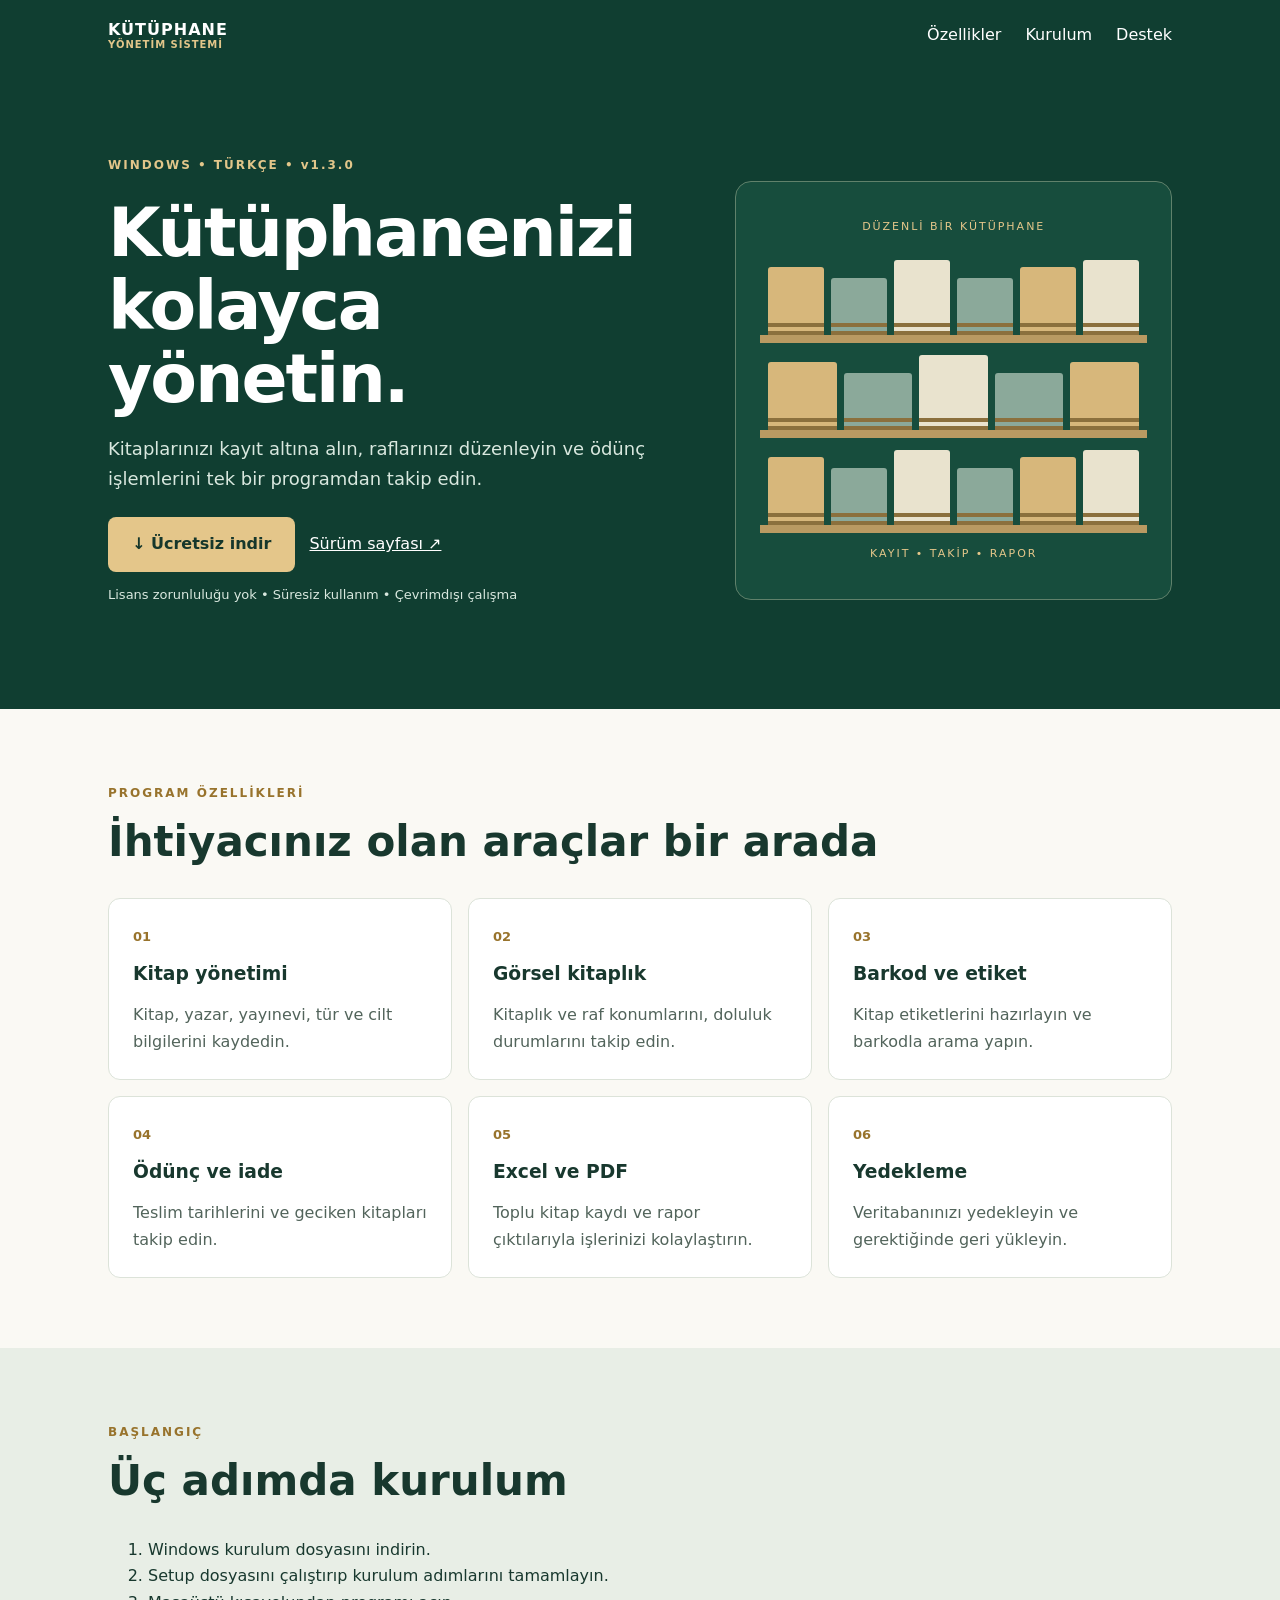
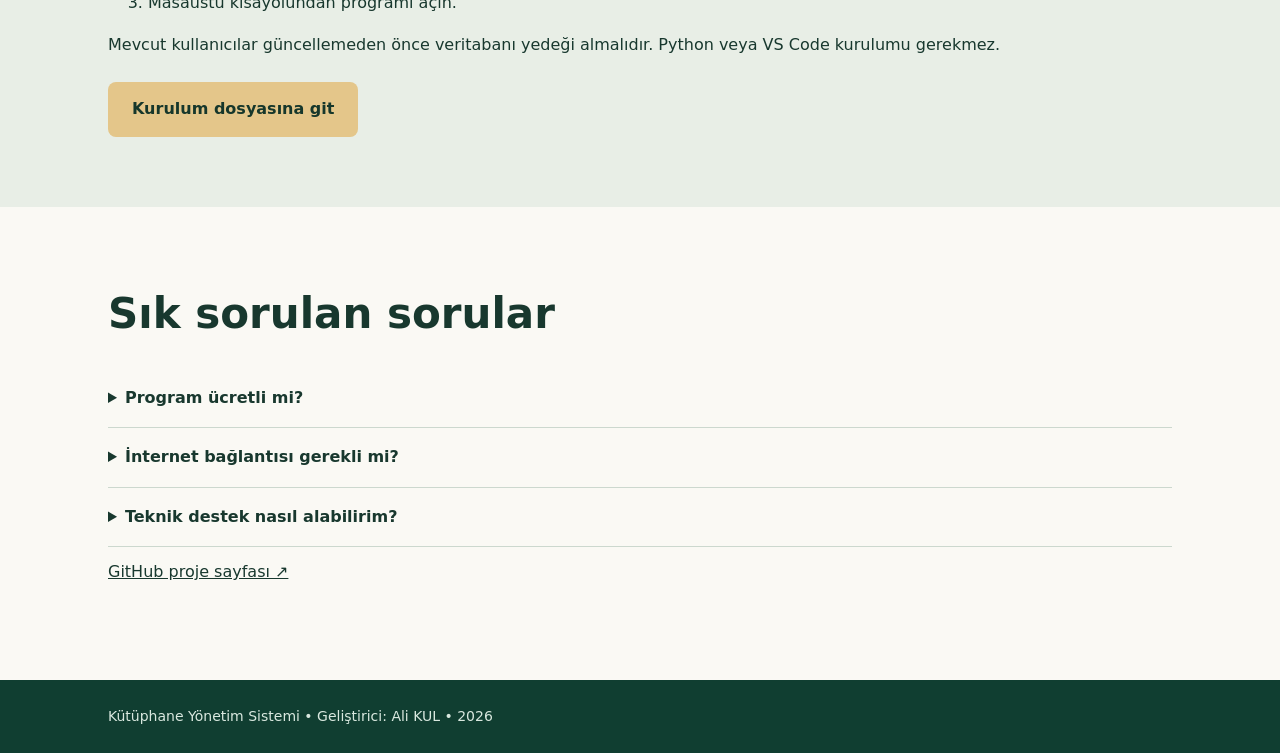
==== index.html @ f567a775 "Add files via upload Tanıtım sitesi eklendi" ====
<!doctype html><html lang="tr"><head><meta charset="utf-8"><meta name="viewport" content="width=device-width,initial-scale=1"><title>Ücretsiz Kütüphane Yönetim Sistemi İndir | Windows</title><meta name="description" content="Türkçe, ücretsiz ve internetsiz kütüphane yönetim sistemi. Kitap, raf, barkod, ödünç ve iade takibi, Excel ve PDF raporları."><link rel="canonical" href="https://kulali1.github.io/kutuphane-yonetim-sistemi/"><meta property="og:title" content="Kütüphane Yönetim Sistemi – Ücretsiz İndir"><meta property="og:description" content="Kitaplarınızı düzenleyin, ödünç işlemlerini takip edin."><meta property="og:type" content="website"><meta property="og:url" content="https://kulali1.github.io/kutuphane-yonetim-sistemi/"><meta name="theme-color" content="#103e31"><link rel="stylesheet" href="style.css"><script type="application/ld+json">{"@context":"https://schema.org","@type":"SoftwareApplication","name":"Kütüphane Yönetim Sistemi","operatingSystem":"Windows","applicationCategory":"BusinessApplication","softwareVersion":"1.3.0","inLanguage":"tr","offers":{"@type":"Offer","price":"0","priceCurrency":"TRY"},"downloadUrl":"https://github.com/kulali1/kutuphane-yonetim-sistemi/releases/latest","author":{"@type":"Person","name":"Ali KUL"}}</script></head><body><header><nav class="wrap"><a class="brand" href="#">KÜTÜPHANE <small>YÖNETİM SİSTEMİ</small></a><div><a href="#ozellikler">Özellikler</a><a href="#kurulum">Kurulum</a><a href="#destek">Destek</a></div></nav></header><main><section class="hero"><div class="wrap hero-grid"><div><span class="eyebrow">WINDOWS • TÜRKÇE • v1.3.0</span><h1>Kütüphanenizi kolayca yönetin.</h1><p>Kitaplarınızı kayıt altına alın, raflarınızı düzenleyin ve ödünç işlemlerini tek bir programdan takip edin.</p><a class="btn" href="https://github.com/kulali1/kutuphane-yonetim-sistemi/releases/latest/download/Kutuphane_Yonetim_Sistemi_Setup.exe">↓ Ücretsiz indir</a><a class="secondary" href="https://github.com/kulali1/kutuphane-yonetim-sistemi/releases/latest">Sürüm sayfası ↗</a><p class="note">Lisans zorunluluğu yok • Süresiz kullanım • Çevrimdışı çalışma</p></div><div class="illustration" aria-hidden="true"><div class="shelf-title">DÜZENLİ BİR KÜTÜPHANE</div><div class="shelf"><i></i><i></i><i></i><i></i><i></i><i></i></div><div class="shelf"><i></i><i></i><i></i><i></i><i></i></div><div class="shelf"><i></i><i></i><i></i><i></i><i></i><i></i></div><div class="shelf-title">KAYIT • TAKİP • RAPOR</div></div></div></section><section class="wrap section" id="ozellikler"><span class="eyebrow">PROGRAM ÖZELLİKLERİ</span><h2>İhtiyacınız olan araçlar bir arada</h2><div class="grid"><article><b>01</b><h3>Kitap yönetimi</h3><p>Kitap, yazar, yayınevi, tür ve cilt bilgilerini kaydedin.</p></article><article><b>02</b><h3>Görsel kitaplık</h3><p>Kitaplık ve raf konumlarını, doluluk durumlarını takip edin.</p></article><article><b>03</b><h3>Barkod ve etiket</h3><p>Kitap etiketlerini hazırlayın ve barkodla arama yapın.</p></article><article><b>04</b><h3>Ödünç ve iade</h3><p>Teslim tarihlerini ve geciken kitapları takip edin.</p></article><article><b>05</b><h3>Excel ve PDF</h3><p>Toplu kitap kaydı ve rapor çıktılarıyla işlerinizi kolaylaştırın.</p></article><article><b>06</b><h3>Yedekleme</h3><p>Veritabanınızı yedekleyin ve gerektiğinde geri yükleyin.</p></article></div></section><section class="band" id="kurulum"><div class="wrap section"><span class="eyebrow">BAŞLANGIÇ</span><h2>Üç adımda kurulum</h2><ol><li>Windows kurulum dosyasını indirin.</li><li>Setup dosyasını çalıştırıp kurulum adımlarını tamamlayın.</li><li>Masaüstü kısayolundan programı açın.</li></ol><p>Mevcut kullanıcılar güncellemeden önce veritabanı yedeği almalıdır. Python veya VS Code kurulumu gerekmez.</p><a class="btn" href="https://github.com/kulali1/kutuphane-yonetim-sistemi/releases/latest">Kurulum dosyasına git</a></div></section><section class="wrap section" id="destek"><h2>Sık sorulan sorular</h2><details><summary>Program ücretli mi?</summary><p>v1.3.0 lisanssız ve ücretsiz kullanım için hazırlanmıştır.</p></details><details><summary>İnternet bağlantısı gerekli mi?</summary><p>İndirme ve güncelleme için internet gerekir. Temel kütüphane işlemleri çevrimdışı çalışır.</p></details><details><summary>Teknik destek nasıl alabilirim?</summary><p>Programın Hakkında bölümündeki destek bilgilerini veya GitHub proje sayfasını kullanabilirsiniz.</p></details><p><a href="https://github.com/kulali1/kutuphane-yonetim-sistemi">GitHub proje sayfası ↗</a></p></section></main><footer><div class="wrap">Kütüphane Yönetim Sistemi • Geliştirici: Ali KUL • 2026</div></footer></body></html>
---- style.css ----
*{box-sizing:border-box}html{scroll-behavior:smooth}body{margin:0;font:16px/1.65 system-ui,sans-serif;color:#18382e;background:#faf9f4}a{color:inherit}a:focus-visible,summary:focus-visible{outline:3px solid #b58c35;outline-offset:4px}.wrap{max-width:1120px;margin:auto;padding-inline:28px}header{background:#103e31;color:white}nav{display:flex;align-items:center;justify-content:space-between;gap:24px;padding-block:20px}nav a{text-decoration:none}nav div{display:flex;gap:24px}.brand{font-weight:800;letter-spacing:1px;line-height:1.2}.brand small{display:block;color:#e2c68a;font-size:10px}.hero{background:#103e31;color:white;padding:80px 0}.hero-grid{display:grid;grid-template-columns:1.3fr 1fr;align-items:center;gap:60px}.eyebrow{font-size:12px;font-weight:800;letter-spacing:2px;color:#98732c}.hero .eyebrow{color:#e2c68a}h1{font-size:clamp(38px,6vw,68px);line-height:1.08;letter-spacing:-2px;margin:18px 0}h2{font-size:clamp(28px,4vw,42px);line-height:1.2;margin:12px 0 30px}h3{margin:10px 0}p{margin:12px 0 24px}.hero p{color:#d9e8df;font-size:18px}.btn{display:inline-block;background:#e4c68a;color:#16372b;padding:14px 24px;border-radius:8px;font-weight:800;text-decoration:none}.btn:hover{background:#f4dca9}.secondary{display:inline-block;margin:14px}.hero .note{font-size:13px}.illustration{background:#174d3d;border:1px solid #60816b;border-radius:16px;padding:24px}.shelf-title{font-size:11px;letter-spacing:2px;text-align:center;color:#e4c68a;margin:12px}.shelf{display:flex;align-items:end;gap:7px;border-bottom:8px solid #b99a62;padding:12px 8px 0;height:95px}.shelf i{flex:1;height:90%;background:#d7b77b;border-radius:3px 3px 0 0;border-bottom:12px double #8b703d}.shelf i:nth-child(2n){background:#8ba99a;height:75%}.shelf i:nth-child(3n){background:#e9e3ce;height:100%}.section{padding-block:70px}.grid{display:grid;grid-template-columns:repeat(3,1fr);gap:16px}article{background:white;border:1px solid #dce3d9;border-radius:12px;padding:24px}article b{color:#98732c;font-size:13px}article p{margin-bottom:0;color:#52645b}.band{background:#e8eee6}details{border-bottom:1px solid #ccd8ce;padding:16px 0}summary{cursor:pointer;font-weight:700}footer{background:#103e31;color:#d9e8df;padding:25px 0;font-size:14px}@media(max-width:700px){.hero-grid,.grid{grid-template-columns:1fr}.hero{padding:45px 0}.hero-grid{gap:24px}nav{align-items:flex-start;flex-direction:column;gap:12px}nav div{gap:18px}.section{padding-block:42px}}
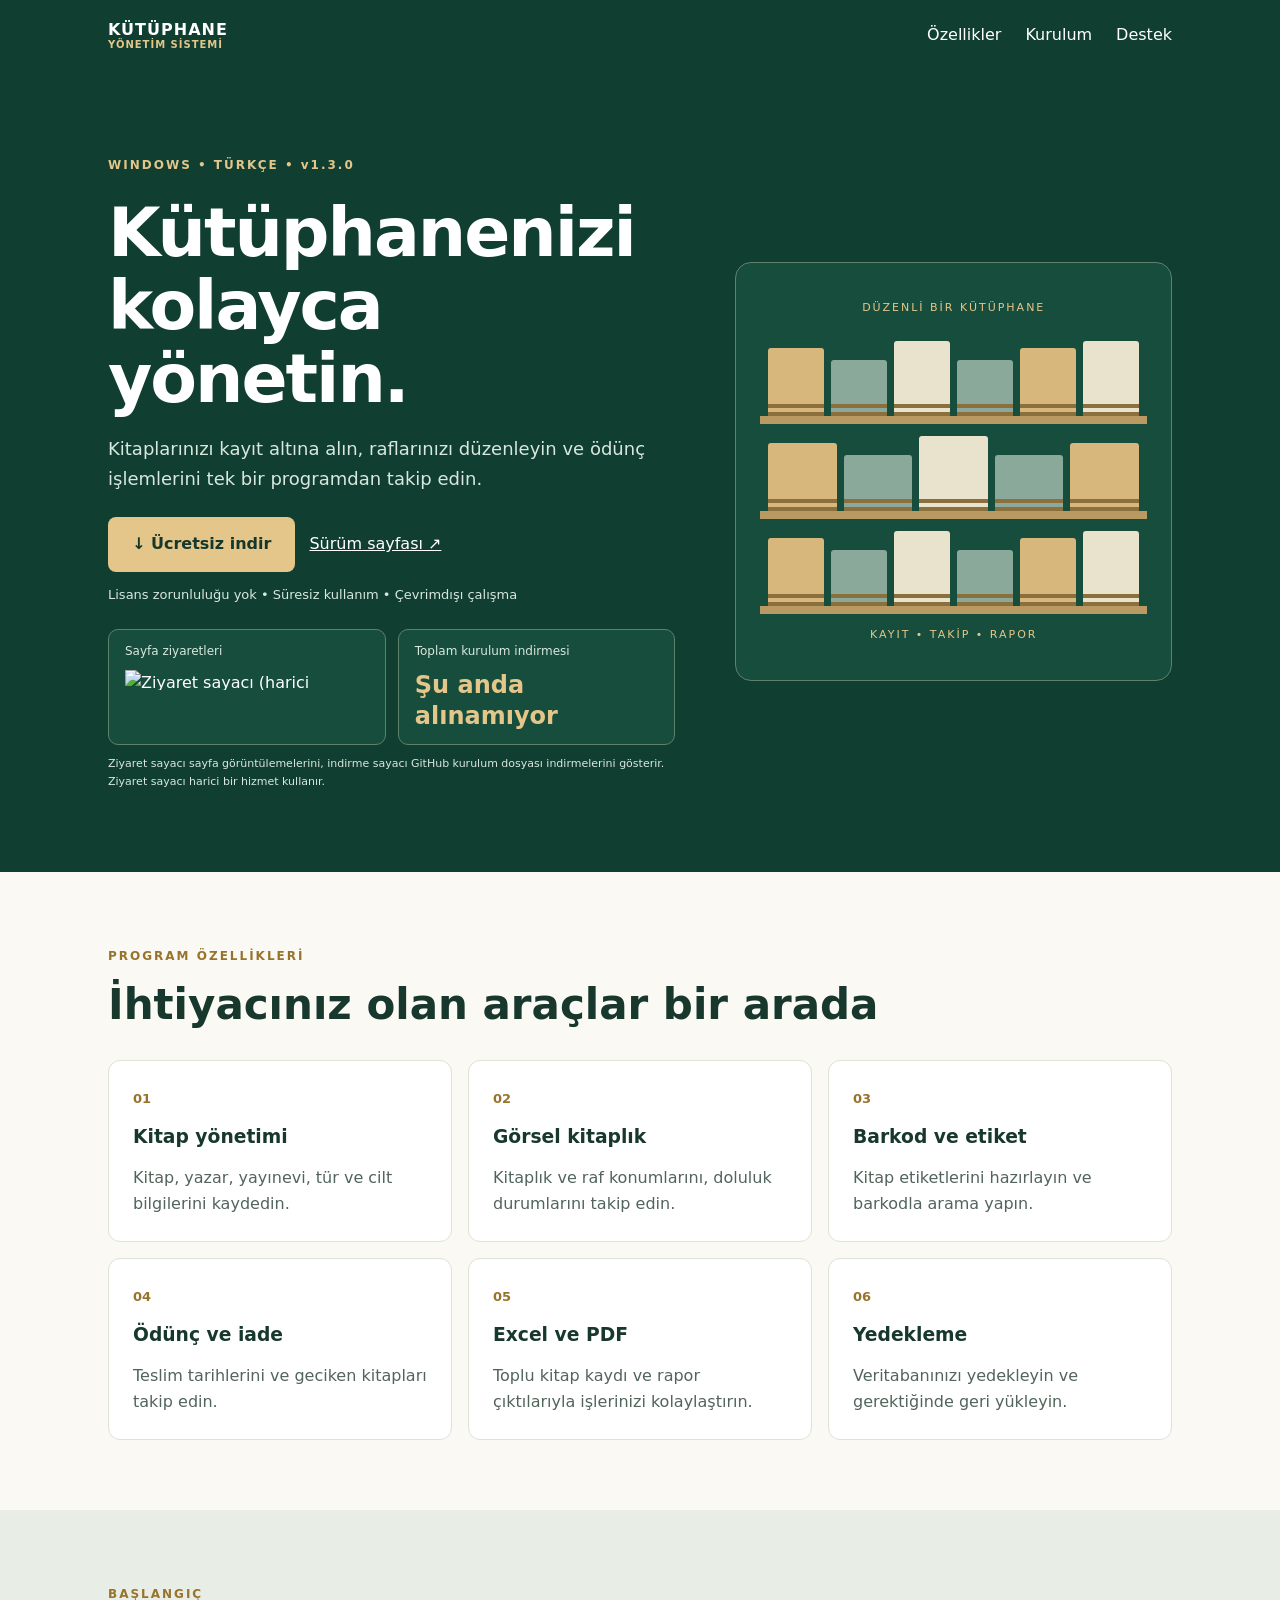
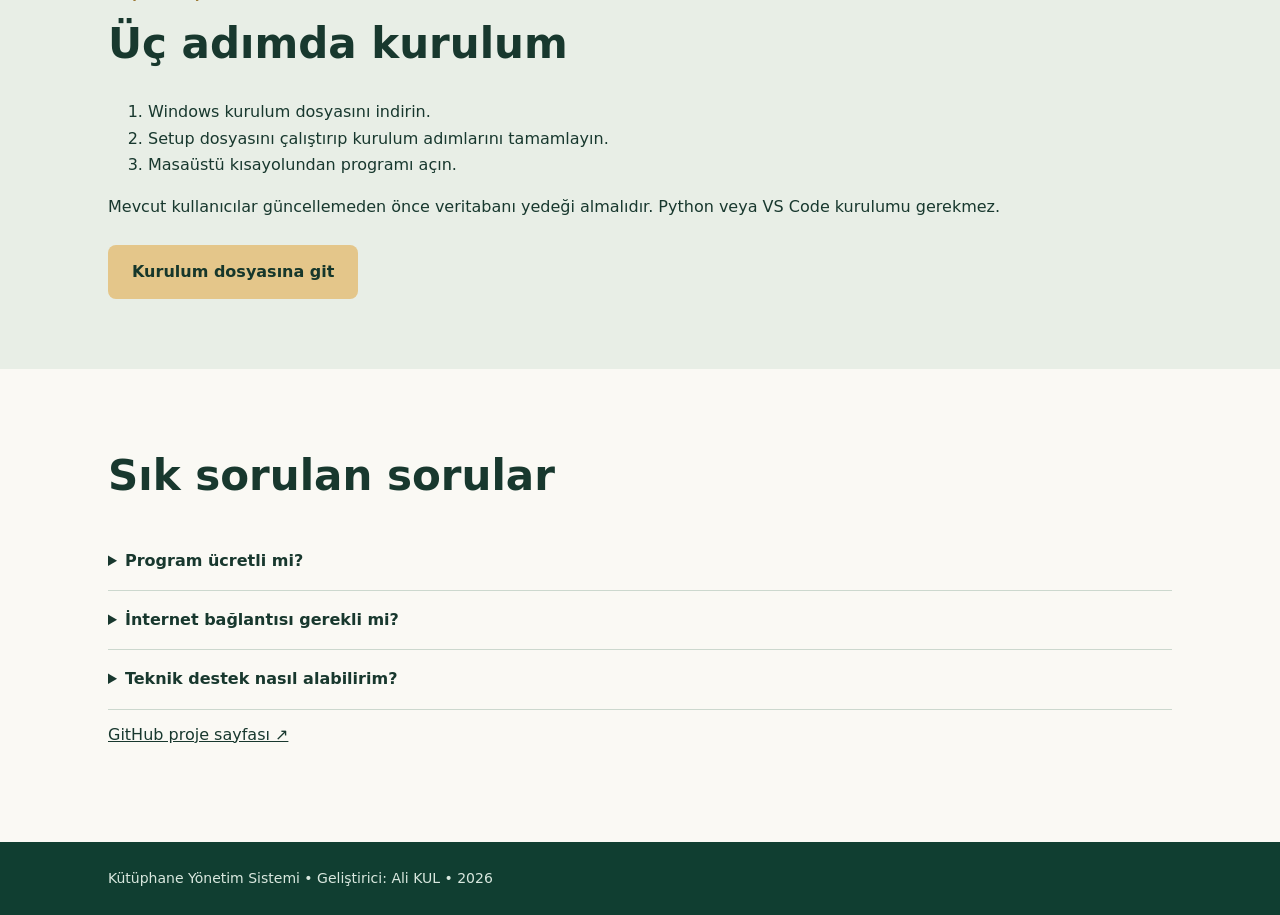
==== commit a0a88559: "Add files via upload Ziyaretçi ve indirme sayacı eklendi" ====
--- a/index.html
+++ b/index.html
@@ -1 +1,21 @@
-<!doctype html><html lang="tr"><head><meta charset="utf-8"><meta name="viewport" content="width=device-width,initial-scale=1"><title>Ücretsiz Kütüphane Yönetim Sistemi İndir | Windows</title><meta name="description" content="Türkçe, ücretsiz ve internetsiz kütüphane yönetim sistemi. Kitap, raf, barkod, ödünç ve iade takibi, Excel ve PDF raporları."><link rel="canonical" href="https://kulali1.github.io/kutuphane-yonetim-sistemi/"><meta property="og:title" content="Kütüphane Yönetim Sistemi – Ücretsiz İndir"><meta property="og:description" content="Kitaplarınızı düzenleyin, ödünç işlemlerini takip edin."><meta property="og:type" content="website"><meta property="og:url" content="https://kulali1.github.io/kutuphane-yonetim-sistemi/"><meta name="theme-color" content="#103e31"><link rel="stylesheet" href="style.css"><script type="application/ld+json">{"@context":"https://schema.org","@type":"SoftwareApplication","name":"Kütüphane Yönetim Sistemi","operatingSystem":"Windows","applicationCategory":"BusinessApplication","softwareVersion":"1.3.0","inLanguage":"tr","offers":{"@type":"Offer","price":"0","priceCurrency":"TRY"},"downloadUrl":"https://github.com/kulali1/kutuphane-yonetim-sistemi/releases/latest","author":{"@type":"Person","name":"Ali KUL"}}</script></head><body><header><nav class="wrap"><a class="brand" href="#">KÜTÜPHANE <small>YÖNETİM SİSTEMİ</small></a><div><a href="#ozellikler">Özellikler</a><a href="#kurulum">Kurulum</a><a href="#destek">Destek</a></div></nav></header><main><section class="hero"><div class="wrap hero-grid"><div><span class="eyebrow">WINDOWS • TÜRKÇE • v1.3.0</span><h1>Kütüphanenizi kolayca yönetin.</h1><p>Kitaplarınızı kayıt altına alın, raflarınızı düzenleyin ve ödünç işlemlerini tek bir programdan takip edin.</p><a class="btn" href="https://github.com/kulali1/kutuphane-yonetim-sistemi/releases/latest/download/Kutuphane_Yonetim_Sistemi_Setup.exe">↓ Ücretsiz indir</a><a class="secondary" href="https://github.com/kulali1/kutuphane-yonetim-sistemi/releases/latest">Sürüm sayfası ↗</a><p class="note">Lisans zorunluluğu yok • Süresiz kullanım • Çevrimdışı çalışma</p></div><div class="illustration" aria-hidden="true"><div class="shelf-title">DÜZENLİ BİR KÜTÜPHANE</div><div class="shelf"><i></i><i></i><i></i><i></i><i></i><i></i></div><div class="shelf"><i></i><i></i><i></i><i></i><i></i></div><div class="shelf"><i></i><i></i><i></i><i></i><i></i><i></i></div><div class="shelf-title">KAYIT • TAKİP • RAPOR</div></div></div></section><section class="wrap section" id="ozellikler"><span class="eyebrow">PROGRAM ÖZELLİKLERİ</span><h2>İhtiyacınız olan araçlar bir arada</h2><div class="grid"><article><b>01</b><h3>Kitap yönetimi</h3><p>Kitap, yazar, yayınevi, tür ve cilt bilgilerini kaydedin.</p></article><article><b>02</b><h3>Görsel kitaplık</h3><p>Kitaplık ve raf konumlarını, doluluk durumlarını takip edin.</p></article><article><b>03</b><h3>Barkod ve etiket</h3><p>Kitap etiketlerini hazırlayın ve barkodla arama yapın.</p></article><article><b>04</b><h3>Ödünç ve iade</h3><p>Teslim tarihlerini ve geciken kitapları takip edin.</p></article><article><b>05</b><h3>Excel ve PDF</h3><p>Toplu kitap kaydı ve rapor çıktılarıyla işlerinizi kolaylaştırın.</p></article><article><b>06</b><h3>Yedekleme</h3><p>Veritabanınızı yedekleyin ve gerektiğinde geri yükleyin.</p></article></div></section><section class="band" id="kurulum"><div class="wrap section"><span class="eyebrow">BAŞLANGIÇ</span><h2>Üç adımda kurulum</h2><ol><li>Windows kurulum dosyasını indirin.</li><li>Setup dosyasını çalıştırıp kurulum adımlarını tamamlayın.</li><li>Masaüstü kısayolundan programı açın.</li></ol><p>Mevcut kullanıcılar güncellemeden önce veritabanı yedeği almalıdır. Python veya VS Code kurulumu gerekmez.</p><a class="btn" href="https://github.com/kulali1/kutuphane-yonetim-sistemi/releases/latest">Kurulum dosyasına git</a></div></section><section class="wrap section" id="destek"><h2>Sık sorulan sorular</h2><details><summary>Program ücretli mi?</summary><p>v1.3.0 lisanssız ve ücretsiz kullanım için hazırlanmıştır.</p></details><details><summary>İnternet bağlantısı gerekli mi?</summary><p>İndirme ve güncelleme için internet gerekir. Temel kütüphane işlemleri çevrimdışı çalışır.</p></details><details><summary>Teknik destek nasıl alabilirim?</summary><p>Programın Hakkında bölümündeki destek bilgilerini veya GitHub proje sayfasını kullanabilirsiniz.</p></details><p><a href="https://github.com/kulali1/kutuphane-yonetim-sistemi">GitHub proje sayfası ↗</a></p></section></main><footer><div class="wrap">Kütüphane Yönetim Sistemi • Geliştirici: Ali KUL • 2026</div></footer></body></html>
+<!doctype html><html lang="tr"><head><meta charset="utf-8"><meta name="viewport" content="width=device-width,initial-scale=1"><title>Ücretsiz Kütüphane Yönetim Sistemi İndir | Windows</title><meta name="description" content="Türkçe, ücretsiz ve internetsiz kütüphane yönetim sistemi. Kitap, raf, barkod, ödünç ve iade takibi, Excel ve PDF raporları."><link rel="canonical" href="https://kulali1.github.io/kutuphane-yonetim-sistemi/"><meta property="og:title" content="Kütüphane Yönetim Sistemi – Ücretsiz İndir"><meta property="og:description" content="Kitaplarınızı düzenleyin, ödünç işlemlerini takip edin."><meta property="og:type" content="website"><meta property="og:url" content="https://kulali1.github.io/kutuphane-yonetim-sistemi/"><meta name="theme-color" content="#103e31"><link rel="stylesheet" href="style.css"><script type="application/ld+json">{"@context":"https://schema.org","@type":"SoftwareApplication","name":"Kütüphane Yönetim Sistemi","operatingSystem":"Windows","applicationCategory":"BusinessApplication","softwareVersion":"1.3.0","inLanguage":"tr","offers":{"@type":"Offer","price":"0","priceCurrency":"TRY"},"downloadUrl":"https://github.com/kulali1/kutuphane-yonetim-sistemi/releases/latest","author":{"@type":"Person","name":"Ali KUL"}}</script></head><body><header><nav class="wrap"><a class="brand" href="#">KÜTÜPHANE <small>YÖNETİM SİSTEMİ</small></a><div><a href="#ozellikler">Özellikler</a><a href="#kurulum">Kurulum</a><a href="#destek">Destek</a></div></nav></header><main><section class="hero"><div class="wrap hero-grid"><div><span class="eyebrow">WINDOWS • TÜRKÇE • v1.3.0</span><h1>Kütüphanenizi kolayca yönetin.</h1><p>Kitaplarınızı kayıt altına alın, raflarınızı düzenleyin ve ödünç işlemlerini tek bir programdan takip edin.</p><a class="btn" href="https://github.com/kulali1/kutuphane-yonetim-sistemi/releases/latest/download/Kutuphane_Yonetim_Sistemi_Setup.exe">↓ Ücretsiz indir</a><a class="secondary" href="https://github.com/kulali1/kutuphane-yonetim-sistemi/releases/latest">Sürüm sayfası ↗</a><p class="note">Lisans zorunluluğu yok • Süresiz kullanım • Çevrimdışı çalışma</p><div class="site-stats" aria-label="Site istatistikleri"><div><span>Sayfa ziyaretleri</span><img src="https://visitor-badge.laobi.icu/badge?page_id=kulali1.kutuphane-yonetim-sistemi&amp;left_text=Ziyaret&amp;right_color=%23174d3d" alt="Ziyaret sayacı (harici hizmet)" referrerpolicy="no-referrer"></div><div><span>Toplam kurulum indirmesi</span><strong id="download-count" aria-live="polite">Yükleniyor…</strong></div></div><p class="stats-note">Ziyaret sayacı sayfa görüntülemelerini, indirme sayacı GitHub kurulum dosyası indirmelerini gösterir. Ziyaret sayacı harici bir hizmet kullanır.</p></div><div class="illustration" aria-hidden="true"><div class="shelf-title">DÜZENLİ BİR KÜTÜPHANE</div><div class="shelf"><i></i><i></i><i></i><i></i><i></i><i></i></div><div class="shelf"><i></i><i></i><i></i><i></i><i></i></div><div class="shelf"><i></i><i></i><i></i><i></i><i></i><i></i></div><div class="shelf-title">KAYIT • TAKİP • RAPOR</div></div></div></section><section class="wrap section" id="ozellikler"><span class="eyebrow">PROGRAM ÖZELLİKLERİ</span><h2>İhtiyacınız olan araçlar bir arada</h2><div class="grid"><article><b>01</b><h3>Kitap yönetimi</h3><p>Kitap, yazar, yayınevi, tür ve cilt bilgilerini kaydedin.</p></article><article><b>02</b><h3>Görsel kitaplık</h3><p>Kitaplık ve raf konumlarını, doluluk durumlarını takip edin.</p></article><article><b>03</b><h3>Barkod ve etiket</h3><p>Kitap etiketlerini hazırlayın ve barkodla arama yapın.</p></article><article><b>04</b><h3>Ödünç ve iade</h3><p>Teslim tarihlerini ve geciken kitapları takip edin.</p></article><article><b>05</b><h3>Excel ve PDF</h3><p>Toplu kitap kaydı ve rapor çıktılarıyla işlerinizi kolaylaştırın.</p></article><article><b>06</b><h3>Yedekleme</h3><p>Veritabanınızı yedekleyin ve gerektiğinde geri yükleyin.</p></article></div></section><section class="band" id="kurulum"><div class="wrap section"><span class="eyebrow">BAŞLANGIÇ</span><h2>Üç adımda kurulum</h2><ol><li>Windows kurulum dosyasını indirin.</li><li>Setup dosyasını çalıştırıp kurulum adımlarını tamamlayın.</li><li>Masaüstü kısayolundan programı açın.</li></ol><p>Mevcut kullanıcılar güncellemeden önce veritabanı yedeği almalıdır. Python veya VS Code kurulumu gerekmez.</p><a class="btn" href="https://github.com/kulali1/kutuphane-yonetim-sistemi/releases/latest">Kurulum dosyasına git</a></div></section><section class="wrap section" id="destek"><h2>Sık sorulan sorular</h2><details><summary>Program ücretli mi?</summary><p>v1.3.0 lisanssız ve ücretsiz kullanım için hazırlanmıştır.</p></details><details><summary>İnternet bağlantısı gerekli mi?</summary><p>İndirme ve güncelleme için internet gerekir. Temel kütüphane işlemleri çevrimdışı çalışır.</p></details><details><summary>Teknik destek nasıl alabilirim?</summary><p>Programın Hakkında bölümündeki destek bilgilerini veya GitHub proje sayfasını kullanabilirsiniz.</p></details><p><a href="https://github.com/kulali1/kutuphane-yonetim-sistemi">GitHub proje sayfası ↗</a></p></section></main><footer><div class="wrap">Kütüphane Yönetim Sistemi • Geliştirici: Ali KUL • 2026</div></footer><script>
+(async () => {
+ const el = document.getElementById('download-count');
+ try {
+  let total = 0;
+  for (let page = 1; ; page++) {
+   const response = await fetch(`https://api.github.com/repos/kulali1/kutuphane-yonetim-sistemi/releases?per_page=100&page=${page}`);
+   if (!response.ok) throw new Error('GitHub API');
+   const releases = await response.json();
+   if (!Array.isArray(releases)) throw new Error('Invalid response');
+   for (const release of releases) {
+    for (const asset of release.assets || []) {
+     if (asset.name === 'Kutuphane_Yonetim_Sistemi_Setup.exe') total += asset.download_count || 0;
+    }
+   }
+   if (releases.length < 100) break;
+  }
+  el.textContent = total.toLocaleString('tr-TR');
+ } catch { el.textContent = 'Şu anda alınamıyor'; }
+})();
+</script></body></html>
--- a/style.css
+++ b/style.css
@@ -1 +1,3 @@
 *{box-sizing:border-box}html{scroll-behavior:smooth}body{margin:0;font:16px/1.65 system-ui,sans-serif;color:#18382e;background:#faf9f4}a{color:inherit}a:focus-visible,summary:focus-visible{outline:3px solid #b58c35;outline-offset:4px}.wrap{max-width:1120px;margin:auto;padding-inline:28px}header{background:#103e31;color:white}nav{display:flex;align-items:center;justify-content:space-between;gap:24px;padding-block:20px}nav a{text-decoration:none}nav div{display:flex;gap:24px}.brand{font-weight:800;letter-spacing:1px;line-height:1.2}.brand small{display:block;color:#e2c68a;font-size:10px}.hero{background:#103e31;color:white;padding:80px 0}.hero-grid{display:grid;grid-template-columns:1.3fr 1fr;align-items:center;gap:60px}.eyebrow{font-size:12px;font-weight:800;letter-spacing:2px;color:#98732c}.hero .eyebrow{color:#e2c68a}h1{font-size:clamp(38px,6vw,68px);line-height:1.08;letter-spacing:-2px;margin:18px 0}h2{font-size:clamp(28px,4vw,42px);line-height:1.2;margin:12px 0 30px}h3{margin:10px 0}p{margin:12px 0 24px}.hero p{color:#d9e8df;font-size:18px}.btn{display:inline-block;background:#e4c68a;color:#16372b;padding:14px 24px;border-radius:8px;font-weight:800;text-decoration:none}.btn:hover{background:#f4dca9}.secondary{display:inline-block;margin:14px}.hero .note{font-size:13px}.illustration{background:#174d3d;border:1px solid #60816b;border-radius:16px;padding:24px}.shelf-title{font-size:11px;letter-spacing:2px;text-align:center;color:#e4c68a;margin:12px}.shelf{display:flex;align-items:end;gap:7px;border-bottom:8px solid #b99a62;padding:12px 8px 0;height:95px}.shelf i{flex:1;height:90%;background:#d7b77b;border-radius:3px 3px 0 0;border-bottom:12px double #8b703d}.shelf i:nth-child(2n){background:#8ba99a;height:75%}.shelf i:nth-child(3n){background:#e9e3ce;height:100%}.section{padding-block:70px}.grid{display:grid;grid-template-columns:repeat(3,1fr);gap:16px}article{background:white;border:1px solid #dce3d9;border-radius:12px;padding:24px}article b{color:#98732c;font-size:13px}article p{margin-bottom:0;color:#52645b}.band{background:#e8eee6}details{border-bottom:1px solid #ccd8ce;padding:16px 0}summary{cursor:pointer;font-weight:700}footer{background:#103e31;color:#d9e8df;padding:25px 0;font-size:14px}@media(max-width:700px){.hero-grid,.grid{grid-template-columns:1fr}.hero{padding:45px 0}.hero-grid{gap:24px}nav{align-items:flex-start;flex-direction:column;gap:12px}nav div{gap:18px}.section{padding-block:42px}}
+
+.site-stats{display:flex;flex-wrap:wrap;gap:12px;margin-top:24px}.site-stats>div{flex:1 1 170px;border:1px solid #60816b;border-radius:10px;padding:12px 16px;background:#174d3d;display:flex;flex-direction:column;align-items:flex-start;gap:8px}.site-stats span{font-size:12px;color:#d9e8df}.site-stats strong{font-size:24px;color:#e4c68a;line-height:1.3}.site-stats img{max-width:100%;height:20px;object-fit:contain}.hero .stats-note{font-size:11px;margin:10px 0 0;color:#d9e8df}
